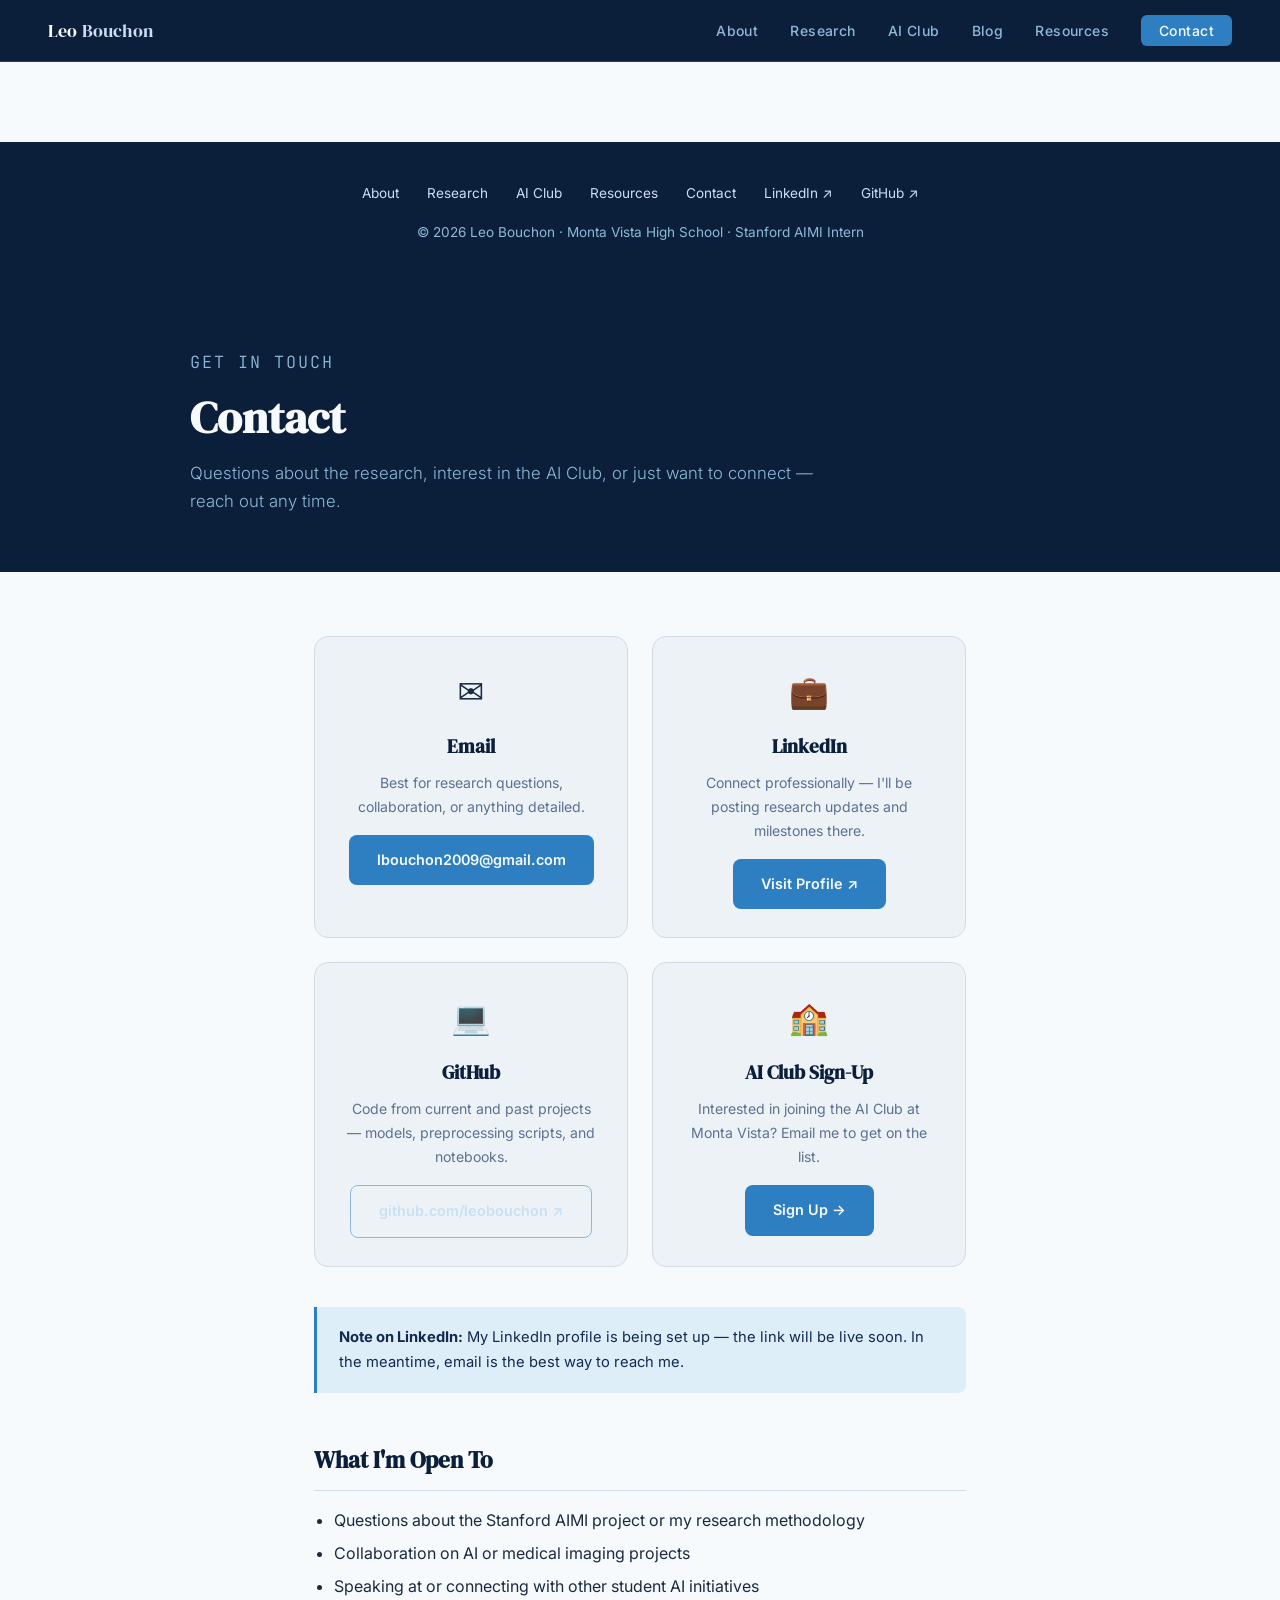
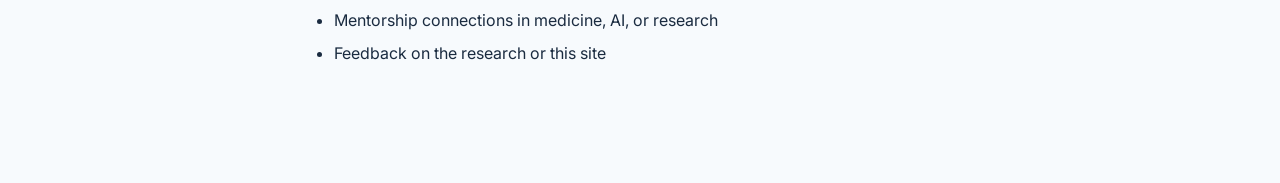
==== contact.html @ 900207c3 "Initial commit: Leo AI research site" ====
<!DOCTYPE html>
<html lang="en">
<head>
  <meta charset="UTF-8" />
  <meta name="viewport" content="width=device-width, initial-scale=1.0" />
  <title>Contact — Leo Bouchon</title>
  <link rel="stylesheet" href="style.css" />
</head>
<body>
<script src="nav.js"></script>

<section class="page-hero">
  <div class="page-hero-inner">
    <p class="page-eyebrow">Get in Touch</p>
    <h1>Contact</h1>
    <p>Questions about the research, interest in the AI Club, or just want to connect — reach out any time.</p>
  </div>
</section>

<div class="main-content" style="max-width: 700px;">

  <div class="contact-grid" style="margin-bottom: 40px;">
    <div class="contact-card">
      <div class="contact-icon">✉️</div>
      <h3>Email</h3>
      <p>Best for research questions, collaboration, or anything detailed.</p>
      <a class="btn btn-primary" href="mailto:lbouchon2009@gmail.com">lbouchon2009@gmail.com</a>
    </div>

    <div class="contact-card">
      <div class="contact-icon">💼</div>
      <h3>LinkedIn</h3>
      <p>Connect professionally — I'll be posting research updates and milestones there.</p>
      <a class="btn btn-primary" href="https://linkedin.com/in/leobouchon" target="_blank">Visit Profile ↗</a>
    </div>

    <div class="contact-card">
      <div class="contact-icon">💻</div>
      <h3>GitHub</h3>
      <p>Code from current and past projects — models, preprocessing scripts, and notebooks.</p>
      <a class="btn btn-ghost" href="https://github.com/leobouchon" target="_blank">github.com/leobouchon ↗</a>
    </div>

    <div class="contact-card">
      <div class="contact-icon">🏫</div>
      <h3>AI Club Sign-Up</h3>
      <p>Interested in joining the AI Club at Monta Vista? Email me to get on the list.</p>
      <a class="btn btn-primary" href="mailto:lbouchon2009@gmail.com?subject=AI Club Sign-Up">Sign Up →</a>
    </div>
  </div>

  <div class="info-box">
    <strong>Note on LinkedIn:</strong> My LinkedIn profile is being set up — the link will be live soon. In the meantime, email is the best way to reach me.
  </div>

  <div class="content-section" style="margin-top: 48px;">
    <h2>What I'm Open To</h2>
    <ul>
      <li>Questions about the Stanford AIMI project or my research methodology</li>
      <li>Collaboration on AI or medical imaging projects</li>
      <li>Speaking at or connecting with other student AI initiatives</li>
      <li>Mentorship connections in medicine, AI, or research</li>
      <li>Feedback on the research or this site</li>
    </ul>
  </div>
</div>

</body>
</html>
---- style.css ----
/* =============================================
   LEO BOUCHON — AI MEDICAL IMAGING PORTFOLIO
   Design tokens: navy/white clinical + ice-blue accents
   ============================================= */

@import url('https://fonts.googleapis.com/css2?family=DM+Serif+Display:ital@0;1&family=Inter:wght@300;400;500;600&family=JetBrains+Mono:wght@400;500&display=swap');

:root {
  --navy:        #0B1F3A;
  --navy-mid:    #132a50;
  --navy-light:  #1e3f6f;
  --ice:         #C8E0F4;
  --ice-dim:     #8fb8d8;
  --white:       #F7FAFD;
  --off-white:   #EDF2F7;
  --text:        #1A2B40;
  --text-muted:  #5a7290;
  --border:      #d0dce8;
  --accent:      #2E7FC1;
  --accent-dark: #1a5d96;
  --success:     #2a9d6e;
  --tag-bg:      #ddeef9;

  --font-display: 'DM Serif Display', Georgia, serif;
  --font-body:    'Inter', system-ui, sans-serif;
  --font-mono:    'JetBrains Mono', monospace;

  --radius:   8px;
  --radius-lg: 14px;
  --shadow:   0 2px 12px rgba(11,31,58,0.10);
  --shadow-lg: 0 6px 32px rgba(11,31,58,0.14);
}

*, *::before, *::after { box-sizing: border-box; margin: 0; padding: 0; }

html { scroll-behavior: smooth; }

body {
  font-family: var(--font-body);
  background: var(--white);
  color: var(--text);
  line-height: 1.7;
  font-size: 16px;
}

/* ---- NAV ---- */
nav {
  position: sticky;
  top: 0;
  z-index: 100;
  background: var(--navy);
  border-bottom: 1px solid var(--navy-light);
  display: flex;
  align-items: center;
  justify-content: space-between;
  padding: 0 48px;
  height: 62px;
}

.nav-logo {
  font-family: var(--font-display);
  font-size: 1.15rem;
  color: var(--white);
  text-decoration: none;
  letter-spacing: 0.01em;
}

.nav-logo span {
  color: var(--ice);
}

.nav-links {
  display: flex;
  gap: 32px;
  list-style: none;
  align-items: center;
}

.nav-links a {
  color: var(--ice-dim);
  text-decoration: none;
  font-size: 0.875rem;
  font-weight: 500;
  letter-spacing: 0.03em;
  transition: color 0.2s;
}

.nav-links a:hover,
.nav-links a.active { color: var(--white); }

.nav-links .nav-cta {
  background: var(--accent);
  color: var(--white) !important;
  padding: 7px 18px;
  border-radius: 6px;
  transition: background 0.2s;
}

.nav-links .nav-cta:hover { background: var(--accent-dark); }

/* ---- FOOTER ---- */
footer {
  background: var(--navy);
  color: var(--ice-dim);
  text-align: center;
  padding: 40px 24px;
  font-size: 0.85rem;
  margin-top: 80px;
}

footer a { color: var(--ice); text-decoration: none; }
footer a:hover { text-decoration: underline; }
footer .footer-links { display: flex; justify-content: center; gap: 28px; margin-bottom: 16px; }

/* ---- HERO (homepage) ---- */
.hero {
  background: var(--navy);
  color: var(--white);
  padding: 96px 48px 80px;
  position: relative;
  overflow: hidden;
}

.hero::before {
  content: '';
  position: absolute;
  top: -60px; right: -80px;
  width: 520px; height: 520px;
  border-radius: 50%;
  background: radial-gradient(circle, rgba(46,127,193,0.18) 0%, transparent 70%);
  pointer-events: none;
}

.hero-inner {
  max-width: 820px;
  position: relative;
  z-index: 1;
}

.hero-eyebrow {
  font-family: var(--font-mono);
  font-size: 0.78rem;
  letter-spacing: 0.12em;
  color: var(--ice);
  text-transform: uppercase;
  margin-bottom: 20px;
}

.hero h1 {
  font-family: var(--font-display);
  font-size: clamp(2.4rem, 5vw, 3.6rem);
  line-height: 1.15;
  color: var(--white);
  margin-bottom: 24px;
}

.hero h1 em {
  font-style: italic;
  color: var(--ice);
}

.hero-sub {
  font-size: 1.1rem;
  color: var(--ice-dim);
  max-width: 580px;
  margin-bottom: 40px;
  font-weight: 300;
}

.hero-stats {
  display: flex;
  gap: 40px;
  margin-bottom: 44px;
  flex-wrap: wrap;
}

.hero-stat-val {
  font-family: var(--font-display);
  font-size: 2rem;
  color: var(--ice);
  display: block;
}

.hero-stat-label {
  font-size: 0.78rem;
  color: var(--ice-dim);
  letter-spacing: 0.06em;
  text-transform: uppercase;
}

.btn-row { display: flex; gap: 14px; flex-wrap: wrap; }

.btn {
  display: inline-block;
  padding: 13px 28px;
  border-radius: var(--radius);
  font-size: 0.9rem;
  font-weight: 600;
  text-decoration: none;
  transition: all 0.2s;
  cursor: pointer;
  border: none;
}

.btn-primary {
  background: var(--accent);
  color: var(--white);
}
.btn-primary:hover { background: var(--accent-dark); }

.btn-ghost {
  background: transparent;
  color: var(--ice);
  border: 1.5px solid var(--ice-dim);
}
.btn-ghost:hover { border-color: var(--ice); color: var(--white); }

/* ---- PAGE HERO (inner pages) ---- */
.page-hero {
  background: var(--navy);
  color: var(--white);
  padding: 64px 48px 56px;
}

.page-hero-inner { max-width: 900px; margin: 0 auto; }

.page-eyebrow {
  font-family: var(--font-mono);
  font-size: 0.75rem;
  letter-spacing: 0.12em;
  color: var(--ice-dim);
  text-transform: uppercase;
  margin-bottom: 14px;
}

.page-hero h1 {
  font-family: var(--font-display);
  font-size: clamp(1.8rem, 4vw, 2.8rem);
  line-height: 1.2;
  margin-bottom: 14px;
}

.page-hero p {
  color: var(--ice-dim);
  font-size: 1.05rem;
  font-weight: 300;
  max-width: 640px;
}

/* ---- MAIN CONTENT WRAPPER ---- */
.main-content {
  max-width: 900px;
  margin: 0 auto;
  padding: 64px 24px;
}

.section-title {
  font-family: var(--font-display);
  font-size: 1.6rem;
  color: var(--navy);
  margin-bottom: 8px;
}

.section-sub {
  color: var(--text-muted);
  font-size: 0.95rem;
  margin-bottom: 36px;
}

/* ---- CARDS ---- */
.card-grid {
  display: grid;
  grid-template-columns: repeat(auto-fill, minmax(280px, 1fr));
  gap: 24px;
  margin-bottom: 48px;
}

.card {
  background: var(--white);
  border: 1px solid var(--border);
  border-radius: var(--radius-lg);
  padding: 28px;
  box-shadow: var(--shadow);
  transition: box-shadow 0.2s, transform 0.2s;
}

.card:hover {
  box-shadow: var(--shadow-lg);
  transform: translateY(-2px);
}

.card-eyebrow {
  font-family: var(--font-mono);
  font-size: 0.7rem;
  letter-spacing: 0.1em;
  text-transform: uppercase;
  color: var(--accent);
  margin-bottom: 10px;
}

.card h3 {
  font-family: var(--font-display);
  font-size: 1.2rem;
  color: var(--navy);
  margin-bottom: 10px;
}

.card p {
  font-size: 0.9rem;
  color: var(--text-muted);
  margin-bottom: 18px;
}

.card a.btn { font-size: 0.82rem; padding: 9px 18px; }

/* ---- STATUS BADGES ---- */
.badge {
  display: inline-block;
  font-size: 0.7rem;
  font-weight: 600;
  letter-spacing: 0.08em;
  text-transform: uppercase;
  padding: 4px 10px;
  border-radius: 20px;
  margin-bottom: 14px;
}

.badge-complete { background: #d4edda; color: #1a6b3c; }
.badge-progress { background: #fff3cd; color: #856404; }
.badge-soon     { background: var(--off-white); color: var(--text-muted); }

/* ---- METRICS BAR (project pages) ---- */
.metrics-bar {
  background: var(--navy);
  display: flex;
  gap: 0;
  border-radius: var(--radius-lg);
  overflow: hidden;
  margin-bottom: 48px;
}

.metric-item {
  flex: 1;
  padding: 24px 28px;
  border-right: 1px solid var(--navy-light);
}

.metric-item:last-child { border-right: none; }

.metric-val {
  font-family: var(--font-display);
  font-size: 1.9rem;
  color: var(--ice);
  display: block;
}

.metric-label {
  font-size: 0.72rem;
  letter-spacing: 0.1em;
  text-transform: uppercase;
  color: var(--ice-dim);
  margin-top: 4px;
}

/* ---- RESULTS TABLE ---- */
.results-table {
  width: 100%;
  border-collapse: collapse;
  margin-bottom: 40px;
  font-size: 0.9rem;
}

.results-table th {
  background: var(--navy);
  color: var(--ice);
  padding: 12px 16px;
  text-align: left;
  font-weight: 500;
  font-size: 0.78rem;
  letter-spacing: 0.06em;
  text-transform: uppercase;
}

.results-table td {
  padding: 12px 16px;
  border-bottom: 1px solid var(--border);
  color: var(--text);
}

.results-table tr:nth-child(even) td { background: var(--off-white); }
.results-table tr:hover td { background: var(--tag-bg); }

.auc-highlight {
  font-weight: 600;
  color: var(--accent-dark);
  font-family: var(--font-mono);
}

/* ---- SECTION BLOCKS ---- */
.content-section {
  margin-bottom: 52px;
}

.content-section h2 {
  font-family: var(--font-display);
  font-size: 1.45rem;
  color: var(--navy);
  margin-bottom: 16px;
  padding-bottom: 10px;
  border-bottom: 1px solid var(--border);
}

.content-section p {
  color: var(--text);
  margin-bottom: 14px;
  line-height: 1.75;
}

.content-section ul, .content-section ol {
  padding-left: 20px;
  color: var(--text);
  margin-bottom: 14px;
}

.content-section li { margin-bottom: 6px; line-height: 1.7; }

/* ---- TAG PILLS ---- */
.tags { display: flex; flex-wrap: wrap; gap: 8px; margin: 16px 0; }

.tag {
  background: var(--tag-bg);
  color: var(--accent-dark);
  font-size: 0.78rem;
  font-weight: 500;
  padding: 5px 12px;
  border-radius: 20px;
  font-family: var(--font-mono);
}

/* ---- INFO BOX ---- */
.info-box {
  background: var(--tag-bg);
  border-left: 3px solid var(--accent);
  padding: 18px 22px;
  border-radius: 0 var(--radius) var(--radius) 0;
  margin: 20px 0;
  font-size: 0.92rem;
  color: var(--navy-mid);
}

/* ---- POSTER EMBED ---- */
.poster-frame {
  border: 1px solid var(--border);
  border-radius: var(--radius-lg);
  overflow: hidden;
  box-shadow: var(--shadow-lg);
  margin: 24px 0;
}

.poster-frame iframe, .poster-frame embed {
  width: 100%;
  height: 600px;
  display: block;
}

/* ---- ABOUT PAGE ---- */
.about-grid {
  display: grid;
  grid-template-columns: 1fr 2fr;
  gap: 48px;
  align-items: start;
}

.about-sidebar .profile-placeholder {
  width: 100%;
  aspect-ratio: 3/4;
  background: var(--off-white);
  border: 1px solid var(--border);
  border-radius: var(--radius-lg);
  display: flex;
  align-items: center;
  justify-content: center;
  color: var(--text-muted);
  font-size: 0.85rem;
  text-align: center;
  padding: 16px;
}

.timeline { position: relative; padding-left: 24px; }

.timeline::before {
  content: '';
  position: absolute;
  left: 0; top: 8px; bottom: 0;
  width: 2px;
  background: var(--border);
}

.timeline-item { position: relative; margin-bottom: 28px; }

.timeline-item::before {
  content: '';
  position: absolute;
  left: -28px; top: 8px;
  width: 10px; height: 10px;
  border-radius: 50%;
  background: var(--accent);
  border: 2px solid var(--white);
  box-shadow: 0 0 0 2px var(--accent);
}

.timeline-date {
  font-family: var(--font-mono);
  font-size: 0.72rem;
  color: var(--accent);
  letter-spacing: 0.08em;
  text-transform: uppercase;
  margin-bottom: 4px;
}

.timeline-item h4 {
  font-weight: 600;
  color: var(--navy);
  margin-bottom: 4px;
}

.timeline-item p {
  font-size: 0.88rem;
  color: var(--text-muted);
}

/* ---- CLUB PAGE ---- */
.session-list { list-style: none; }

.session-item {
  display: flex;
  gap: 20px;
  padding: 20px 0;
  border-bottom: 1px solid var(--border);
  align-items: flex-start;
}

.session-num {
  font-family: var(--font-mono);
  font-size: 0.8rem;
  color: var(--accent);
  min-width: 32px;
  margin-top: 2px;
}

.session-item h4 { font-weight: 600; color: var(--navy); margin-bottom: 4px; }
.session-item p { font-size: 0.88rem; color: var(--text-muted); }

/* ---- RESOURCES PAGE ---- */
.resource-group { margin-bottom: 40px; }

.resource-group h3 {
  font-family: var(--font-display);
  font-size: 1.15rem;
  color: var(--navy);
  margin-bottom: 16px;
}

.resource-item {
  display: flex;
  align-items: flex-start;
  gap: 14px;
  padding: 14px 0;
  border-bottom: 1px solid var(--border);
}

.resource-icon {
  width: 36px; height: 36px;
  border-radius: 8px;
  background: var(--tag-bg);
  display: flex;
  align-items: center;
  justify-content: center;
  font-size: 1rem;
  flex-shrink: 0;
}

.resource-item h4 { font-size: 0.95rem; font-weight: 600; color: var(--navy); }
.resource-item p  { font-size: 0.84rem; color: var(--text-muted); }
.resource-item a  { font-size: 0.82rem; color: var(--accent); text-decoration: none; }
.resource-item a:hover { text-decoration: underline; }

/* ---- PREV/NEXT ---- */
.prev-next {
  display: flex;
  justify-content: space-between;
  gap: 16px;
  margin-top: 56px;
  padding-top: 32px;
  border-top: 1px solid var(--border);
}

.prev-next a {
  display: flex;
  flex-direction: column;
  text-decoration: none;
  max-width: 240px;
}

.prev-next .pn-label {
  font-size: 0.72rem;
  text-transform: uppercase;
  letter-spacing: 0.1em;
  color: var(--text-muted);
  margin-bottom: 4px;
}

.prev-next .pn-title {
  font-weight: 600;
  color: var(--accent);
  font-size: 0.9rem;
}

.prev-next a:hover .pn-title { text-decoration: underline; }

/* ---- CONTACT PAGE ---- */
.contact-grid {
  display: grid;
  grid-template-columns: 1fr 1fr;
  gap: 24px;
}

.contact-card {
  background: var(--off-white);
  border: 1px solid var(--border);
  border-radius: var(--radius-lg);
  padding: 28px;
  text-align: center;
}

.contact-card .contact-icon { font-size: 2rem; margin-bottom: 12px; }
.contact-card h3 { font-family: var(--font-display); color: var(--navy); margin-bottom: 8px; }
.contact-card p  { font-size: 0.88rem; color: var(--text-muted); margin-bottom: 16px; }

/* ---- UTILITY ---- */
.divider { border: none; border-top: 1px solid var(--border); margin: 48px 0; }

.back-link {
  display: inline-flex;
  align-items: center;
  gap: 6px;
  color: var(--text-muted);
  text-decoration: none;
  font-size: 0.85rem;
  margin-bottom: 32px;
}
.back-link:hover { color: var(--accent); }

@media (max-width: 680px) {
  nav { padding: 0 20px; }
  .nav-links { gap: 16px; }
  .hero, .page-hero { padding: 52px 20px 44px; }
  .main-content { padding: 40px 20px; }
  .metrics-bar { flex-direction: column; }
  .about-grid { grid-template-columns: 1fr; }
  .contact-grid { grid-template-columns: 1fr; }
  .prev-next { flex-direction: column; }
}
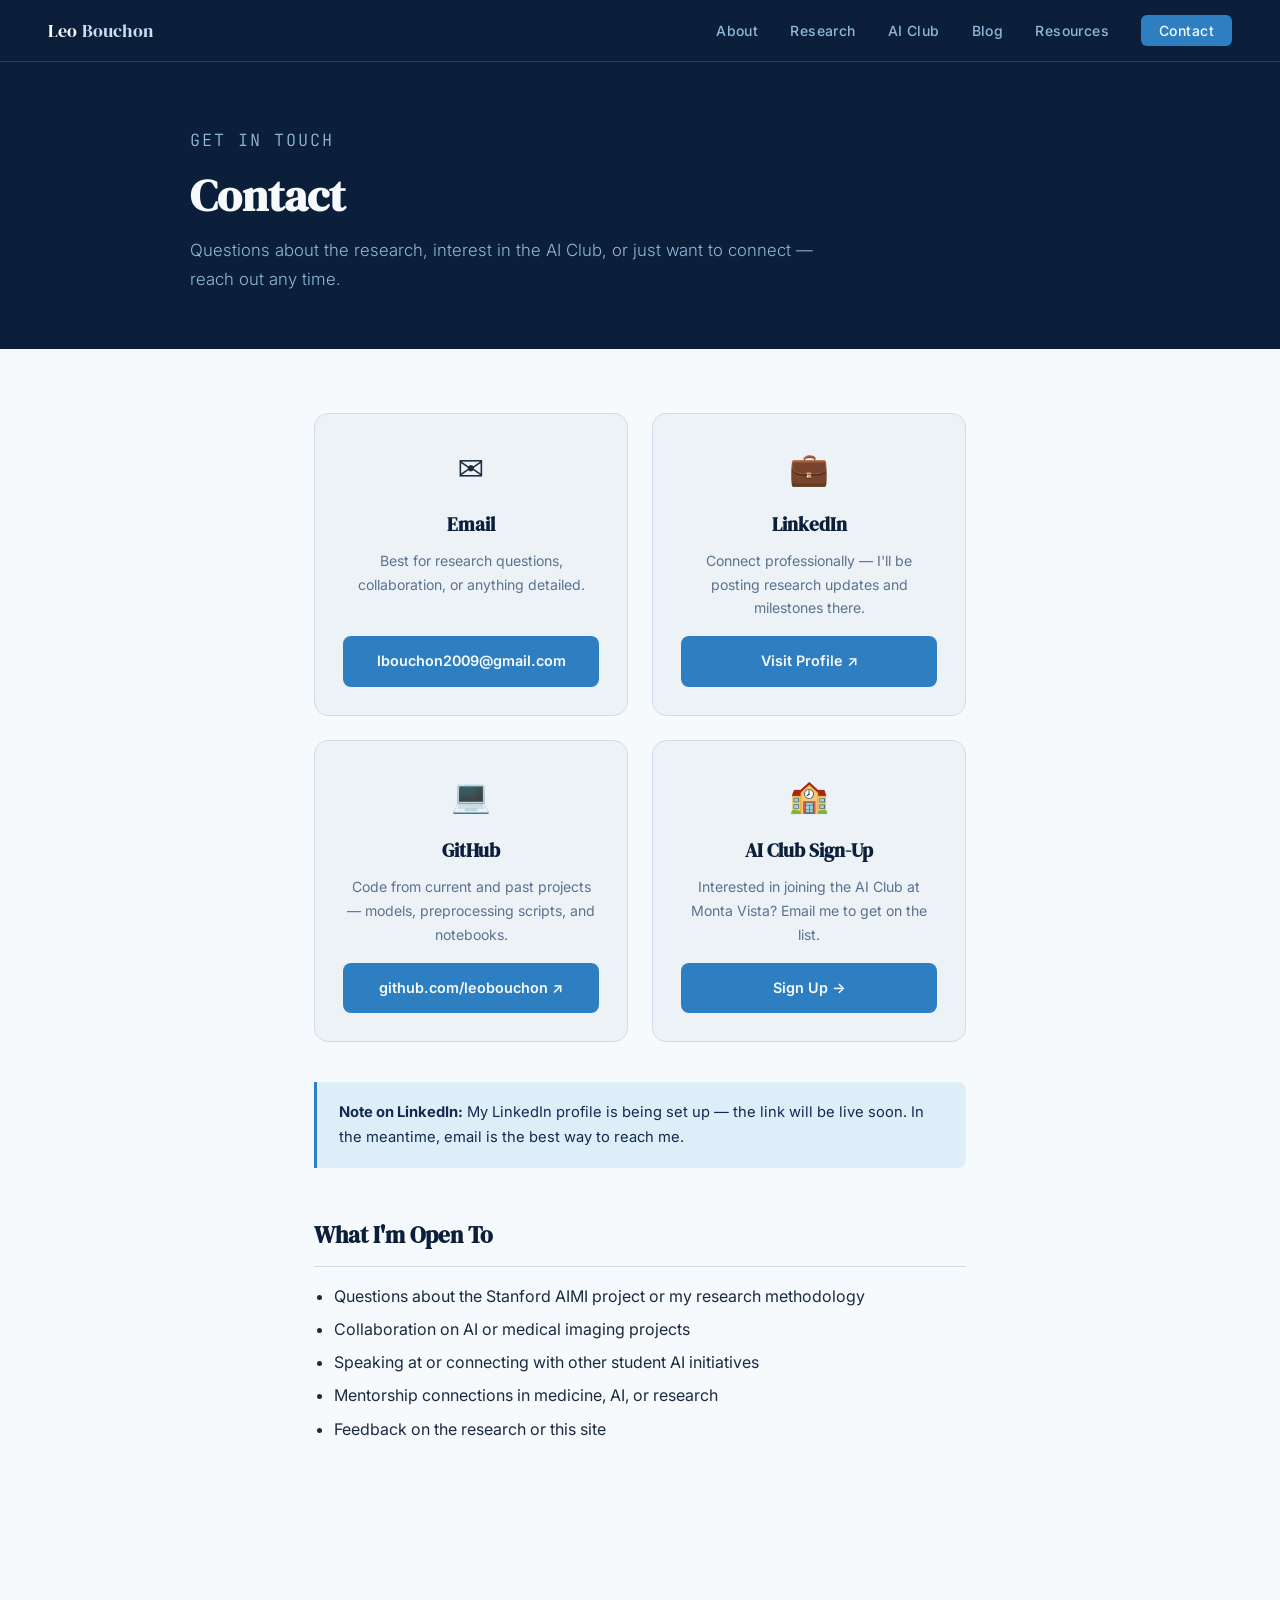
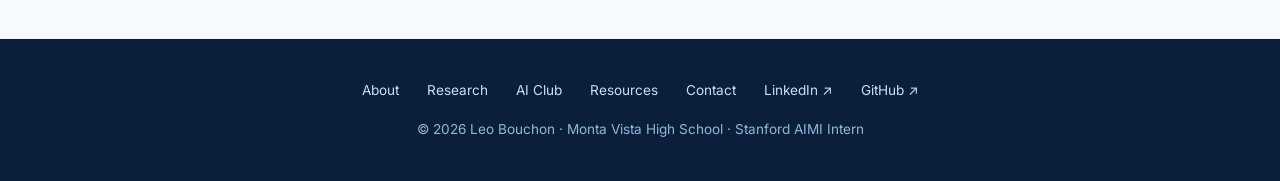
==== commit 8a8c4a27: "Fix contact page: GitHub button to primary style, pin buttons to card bottom with consistent sizing" ====
--- a/contact.html
+++ b/contact.html
@@ -38,7 +38,7 @@
       <div class="contact-icon">💻</div>
       <h3>GitHub</h3>
       <p>Code from current and past projects — models, preprocessing scripts, and notebooks.</p>
-      <a class="btn btn-ghost" href="https://github.com/leobouchon" target="_blank">github.com/leobouchon ↗</a>
+      <a class="btn btn-primary" href="https://github.com/leobouchon" target="_blank">github.com/leobouchon ↗</a>
     </div>
 
     <div class="contact-card">
--- a/style.css
+++ b/style.css
@@ -631,11 +631,15 @@
   border-radius: var(--radius-lg);
   padding: 28px;
   text-align: center;
+  display: flex;
+  flex-direction: column;
+  align-items: center;
 }
 
 .contact-card .contact-icon { font-size: 2rem; margin-bottom: 12px; }
 .contact-card h3 { font-family: var(--font-display); color: var(--navy); margin-bottom: 8px; }
-.contact-card p  { font-size: 0.88rem; color: var(--text-muted); margin-bottom: 16px; }
+.contact-card p  { font-size: 0.88rem; color: var(--text-muted); margin-bottom: 0; flex: 1; }
+.contact-card .btn { margin-top: 16px; width: 100%; box-sizing: border-box; }
 
 /* ---- UTILITY ---- */
 .divider { border: none; border-top: 1px solid var(--border); margin: 48px 0; }
